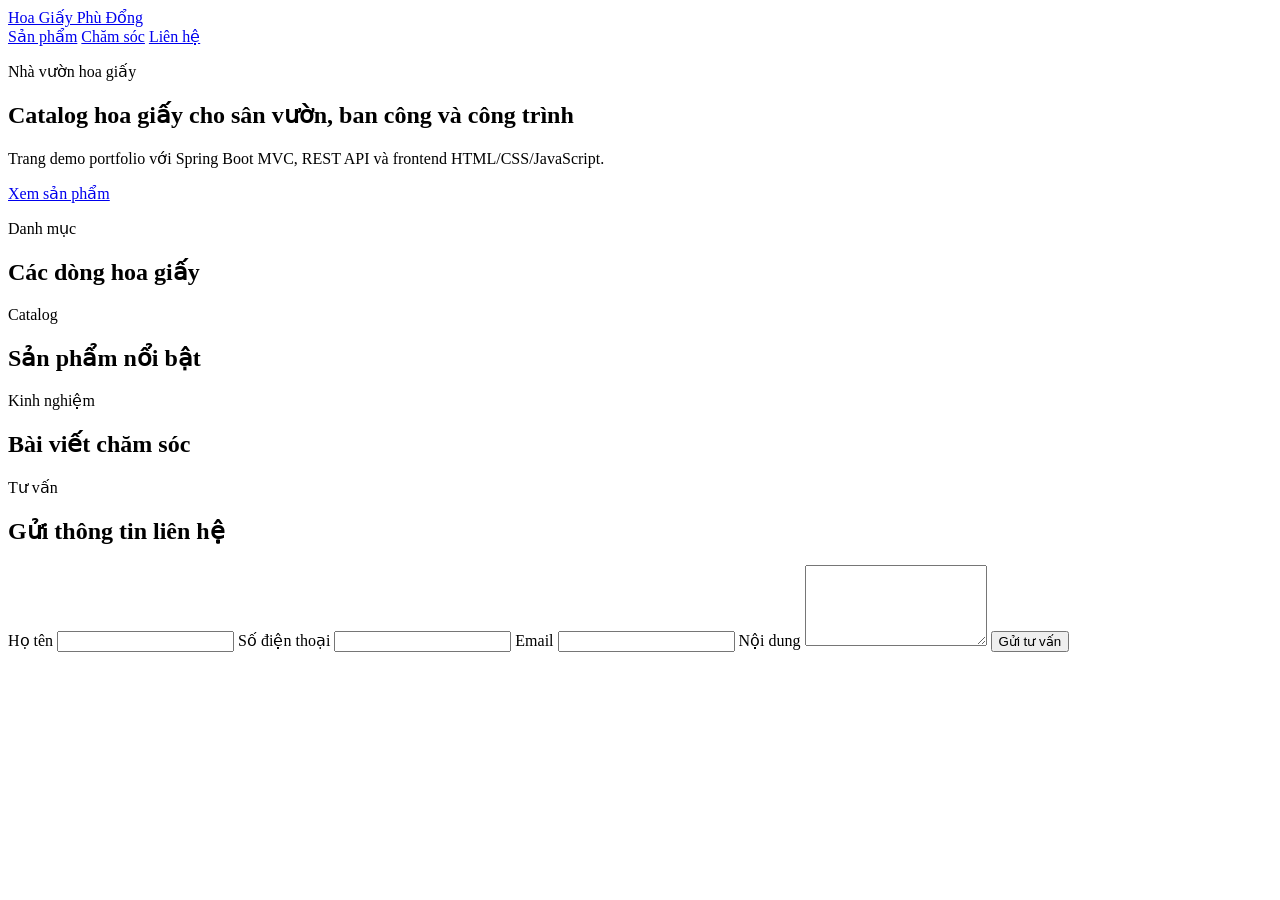
==== src/main/resources/static/index.html @ 8b96373e "skeleton" ====
<!doctype html>
<html lang="vi">
<head>
    <meta charset="utf-8">
    <meta name="viewport" content="width=device-width, initial-scale=1">
    <title>Hoa Giấy Phù Đổng</title>
    <link rel="stylesheet" href="/assets/css/main.css">
</head>
<body>
<header class="site-header">
    <a class="brand" href="/">Hoa Giấy Phù Đổng</a>
    <nav class="nav">
        <a href="#products">Sản phẩm</a>
        <a href="#articles">Chăm sóc</a>
        <a href="#contact">Liên hệ</a>
    </nav>
</header>

<main>
    <section class="hero">
        <div class="hero-content">
            <p class="eyebrow">Nhà vườn hoa giấy</p>
            <h1>Catalog hoa giấy cho sân vườn, ban công và công trình</h1>
            <p>Trang demo portfolio với Spring Boot MVC, REST API và frontend HTML/CSS/JavaScript.</p>
            <a class="button" href="#products">Xem sản phẩm</a>
        </div>
    </section>

    <section class="section" aria-labelledby="categories-title">
        <div class="section-heading">
            <p class="eyebrow">Danh mục</p>
            <h2 id="categories-title">Các dòng hoa giấy</h2>
        </div>
        <div id="categories" class="chip-list"></div>
    </section>

    <section id="products" class="section" aria-labelledby="products-title">
        <div class="section-heading">
            <p class="eyebrow">Catalog</p>
            <h2 id="products-title">Sản phẩm nổi bật</h2>
        </div>
        <div id="product-list" class="grid"></div>
    </section>

    <section id="articles" class="section" aria-labelledby="articles-title">
        <div class="section-heading">
            <p class="eyebrow">Kinh nghiệm</p>
            <h2 id="articles-title">Bài viết chăm sóc</h2>
        </div>
        <div id="article-list" class="grid two-columns"></div>
    </section>

    <section id="contact" class="section contact-section" aria-labelledby="contact-title">
        <div class="section-heading">
            <p class="eyebrow">Tư vấn</p>
            <h2 id="contact-title">Gửi thông tin liên hệ</h2>
        </div>
        <form id="contact-form" class="contact-form">
            <label>
                Họ tên
                <input name="fullName" type="text" maxlength="120" required>
            </label>
            <label>
                Số điện thoại
                <input name="phone" type="tel" maxlength="30">
            </label>
            <label>
                Email
                <input name="email" type="email" maxlength="160">
            </label>
            <label>
                Nội dung
                <textarea name="message" maxlength="2000" rows="5" required></textarea>
            </label>
            <button class="button" type="submit">Gửi tư vấn</button>
            <p id="form-message" class="form-message" role="status"></p>
        </form>
    </section>
</main>

<script src="/assets/js/main.js"></script>
</body>
</html>
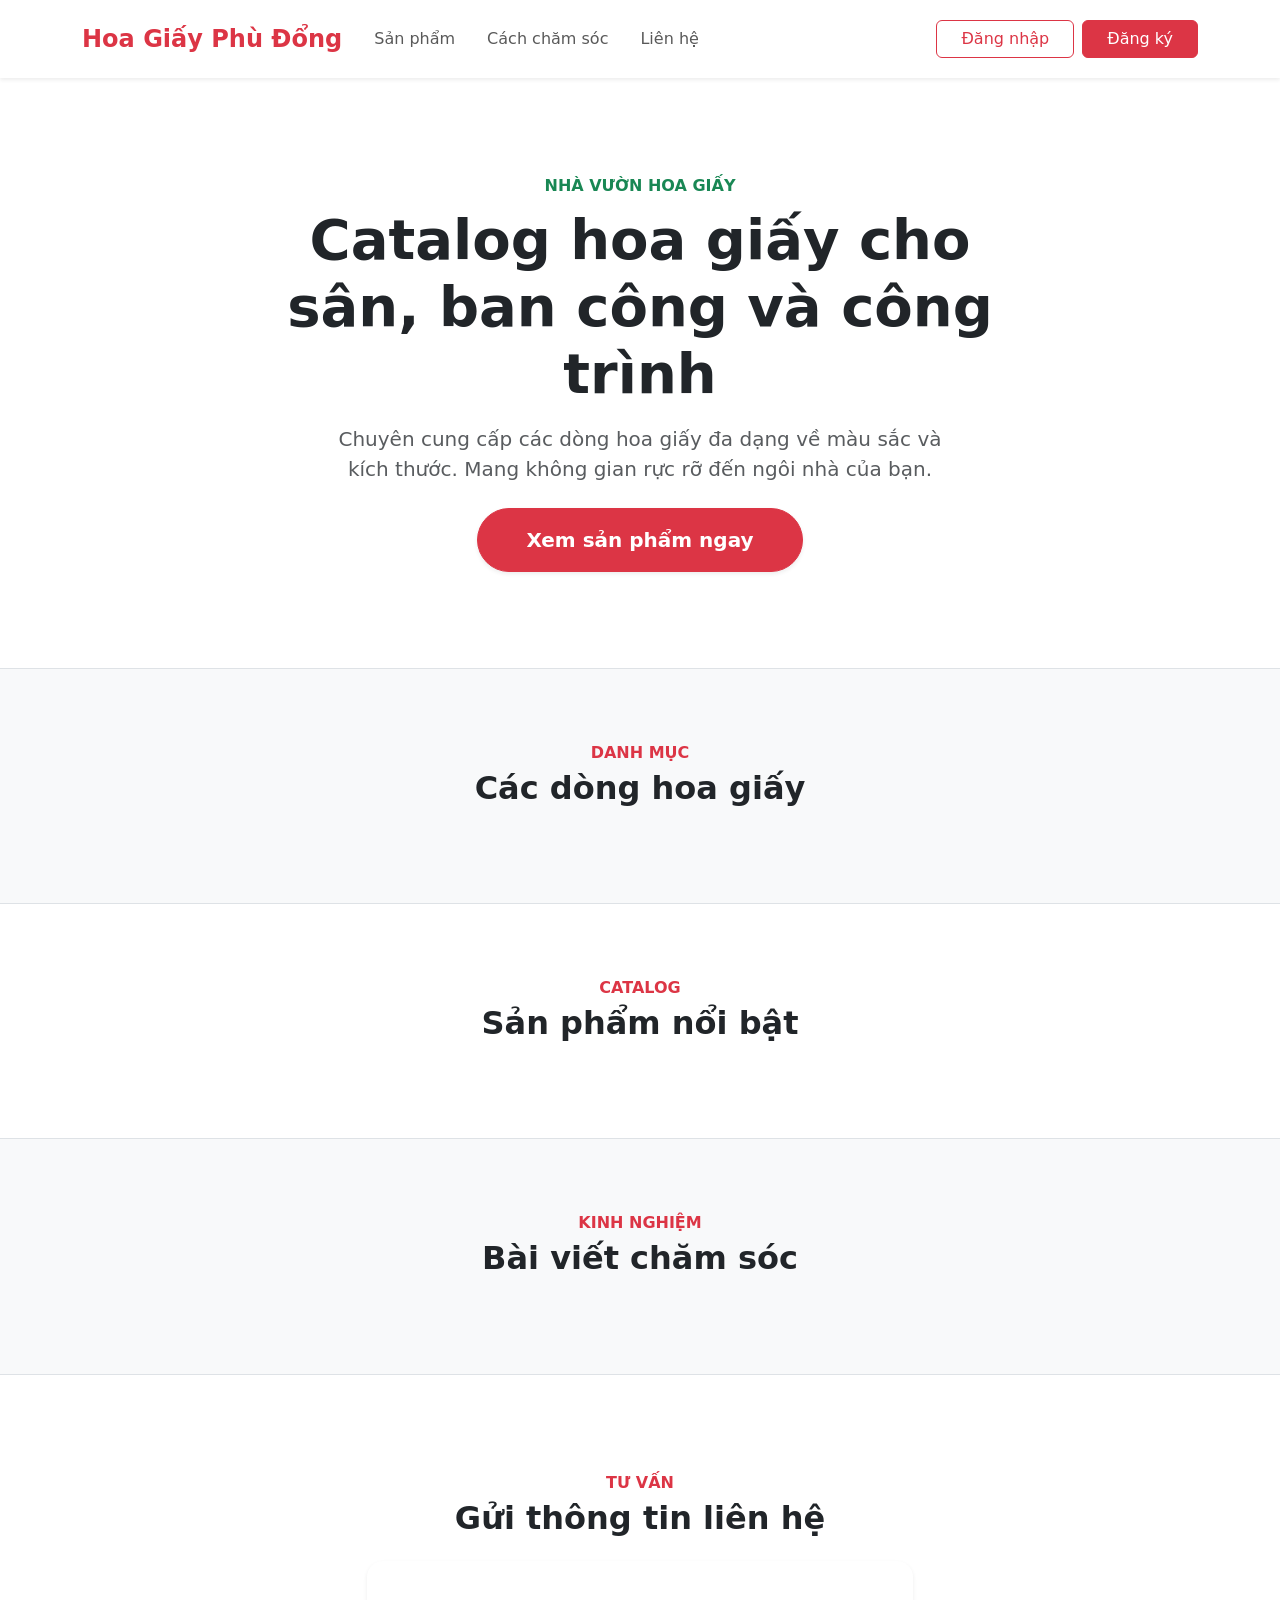
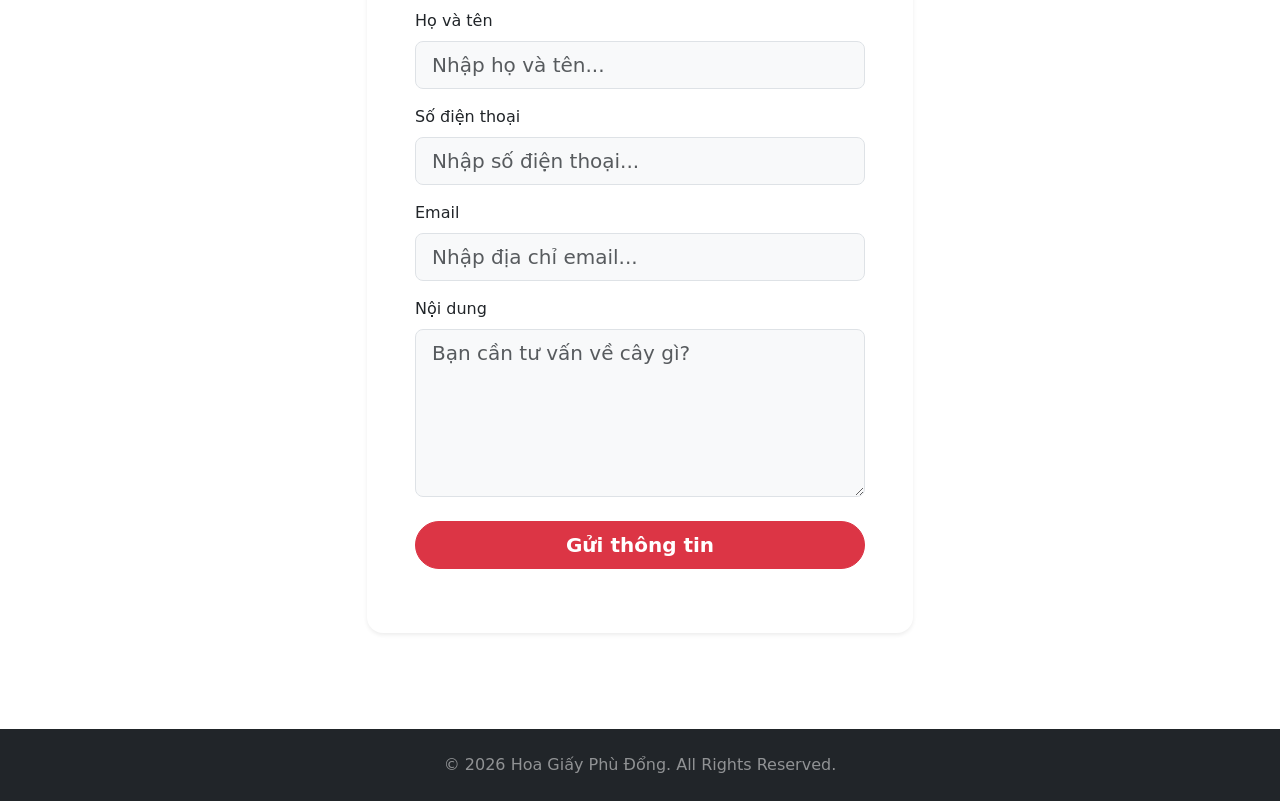
==== commit ff8b6442: "skeleton" ====
--- a/src/main/resources/static/index.html
+++ b/src/main/resources/static/index.html
@@ -4,80 +4,142 @@
     <meta charset="utf-8">
     <meta name="viewport" content="width=device-width, initial-scale=1">
     <title>Hoa Giấy Phù Đổng</title>
+    <!-- Tích hợp Bootstrap 5 CSS -->
+    <link href="https://cdn.jsdelivr.net/npm/bootstrap@5.3.2/dist/css/bootstrap.min.css" rel="stylesheet">
+    <!-- File CSS tùy chỉnh hiện tại -->
     <link rel="stylesheet" href="/assets/css/main.css">
 </head>
-<body>
-<header class="site-header">
-    <a class="brand" href="/">Hoa Giấy Phù Đổng</a>
-    <nav class="nav">
-        <a href="#products">Sản phẩm</a>
-        <a href="#articles">Chăm sóc</a>
-        <a href="#contact">Liên hệ</a>
-    </nav>
-</header>
+<body class="bg-light">
+
+<!-- Header & Navbar -->
+<nav class="navbar navbar-expand-lg navbar-light bg-white sticky-top shadow-sm py-3">
+    <div class="container">
+        <a class="navbar-brand text-danger fw-bold fs-4" href="/">Hoa Giấy Phù Đổng</a>
+        <button class="navbar-toggler" type="button" data-bs-toggle="collapse" data-bs-toggle="target="#mainNav" aria-controls="mainNav" aria-expanded="false" aria-label="Toggle navigation">
+        <span class="navbar-toggler-icon"></span>
+        </button>
+
+        <div class="collapse navbar-collapse" id="mainNav">
+            <ul class="navbar-nav me-auto mb-2 mb-lg-0 fw-medium">
+                <li class="nav-item">
+                    <a class="nav-link px-3" href="#products">Sản phẩm</a>
+                </li>
+                <li class="nav-item">
+                    <a class="nav-link px-3" href="#articles">Cách chăm sóc</a>
+                </li>
+                <li class="nav-item">
+                    <a class="nav-link px-3" href="#contact">Liên hệ</a>
+                </li>
+            </ul>
+            <div class="d-flex gap-2">
+                <button class="btn btn-outline-danger fw-medium px-4" type="button">Đăng nhập</button>
+                <button class="btn btn-danger fw-medium px-4" type="button">Đăng ký</button>
+            </div>
+        </div>
+    </div>
+</nav>
 
 <main>
-    <section class="hero">
-        <div class="hero-content">
-            <p class="eyebrow">Nhà vườn hoa giấy</p>
-            <h1>Catalog hoa giấy cho sân vườn, ban công và công trình</h1>
-            <p>Trang demo portfolio với Spring Boot MVC, REST API và frontend HTML/CSS/JavaScript.</p>
-            <a class="button" href="#products">Xem sản phẩm</a>
+    <!-- Hero Banner Section -->
+    <section class="hero py-5 text-center bg-white border-bottom">
+        <div class="container py-5">
+            <div class="row justify-content-center">
+                <div class="col-lg-8">
+                    <p class="text-success fw-bold text-uppercase mb-2 tracking-wide">Nhà vườn hoa giấy</p>
+                    <h1 class="display-4 fw-bolder mb-3 text-dark">Catalog hoa giấy cho sân, ban công và công trình</h1>
+                    <p class="lead text-muted mb-4 px-md-5">Chuyên cung cấp các dòng hoa giấy đa dạng về màu sắc và kích thước. Mang không gian rực rỡ đến ngôi nhà của bạn.</p>
+                    <a class="btn btn-danger btn-lg px-5 py-3 fw-bold rounded-pill shadow-sm" href="#products">Xem sản phẩm ngay</a>
+                </div>
+            </div>
         </div>
     </section>
 
-    <section class="section" aria-labelledby="categories-title">
-        <div class="section-heading">
-            <p class="eyebrow">Danh mục</p>
-            <h2 id="categories-title">Các dòng hoa giấy</h2>
+    <!-- Categories Section -->
+    <section class="py-5" aria-labelledby="categories-title">
+        <div class="container py-4">
+            <div class="text-center mb-4">
+                <p class="text-danger fw-bold mb-1 text-uppercase">Danh mục</p>
+                <h2 id="categories-title" class="fw-bold mb-4">Các dòng hoa giấy</h2>
+            </div>
+            <!-- js sẽ đổ các thẻ span class="chip" vào đây -->
+            <div id="categories" class="d-flex flex-wrap justify-content-center gap-2"></div>
         </div>
-        <div id="categories" class="chip-list"></div>
     </section>
 
-    <section id="products" class="section" aria-labelledby="products-title">
-        <div class="section-heading">
-            <p class="eyebrow">Catalog</p>
-            <h2 id="products-title">Sản phẩm nổi bật</h2>
+    <!-- Products Section -->
+    <section id="products" class="py-5 bg-white border-top border-bottom" aria-labelledby="products-title">
+        <div class="container py-4">
+            <div class="text-center mb-5">
+                <p class="text-danger fw-bold mb-1 text-uppercase">Catalog</p>
+                <h2 id="products-title" class="fw-bold">Sản phẩm nổi bật</h2>
+            </div>
+            <!-- Vùng chứa Card sản phẩm, dùng grid Bootstrap -->
+            <div id="product-list" class="row row-cols-1 row-cols-sm-2 row-cols-lg-4 g-4"></div>
         </div>
-        <div id="product-list" class="grid"></div>
     </section>
 
-    <section id="articles" class="section" aria-labelledby="articles-title">
-        <div class="section-heading">
-            <p class="eyebrow">Kinh nghiệm</p>
-            <h2 id="articles-title">Bài viết chăm sóc</h2>
+    <!-- Articles Section -->
+    <section id="articles" class="py-5" aria-labelledby="articles-title">
+        <div class="container py-4">
+            <div class="text-center mb-5">
+                <p class="text-danger fw-bold mb-1 text-uppercase">Kinh nghiệm</p>
+                <h2 id="articles-title" class="fw-bold">Bài viết chăm sóc</h2>
+            </div>
+            <!-- Vùng chứa Bài viết -->
+            <div id="article-list" class="row row-cols-1 row-cols-md-2 g-4 justify-content-center"></div>
         </div>
-        <div id="article-list" class="grid two-columns"></div>
     </section>
 
-    <section id="contact" class="section contact-section" aria-labelledby="contact-title">
-        <div class="section-heading">
-            <p class="eyebrow">Tư vấn</p>
-            <h2 id="contact-title">Gửi thông tin liên hệ</h2>
+    <!-- Contact Section -->
+    <section id="contact" class="py-5 bg-white border-top" aria-labelledby="contact-title">
+        <div class="container py-5">
+            <div class="row justify-content-center">
+                <div class="col-lg-6 col-md-8">
+                    <div class="text-center mb-4">
+                        <p class="text-danger fw-bold mb-1 text-uppercase">Tư vấn</p>
+                        <h2 id="contact-title" class="fw-bold">Gửi thông tin liên hệ</h2>
+                    </div>
+
+                    <div class="card shadow-sm border-0 rounded-4">
+                        <div class="card-body p-4 p-md-5">
+                            <form id="contact-form">
+                                <div class="mb-3">
+                                    <label class="form-label fw-medium text-dark">Họ và tên</label>
+                                    <input class="form-control form-control-lg bg-light" name="fullName" type="text" maxlength="120" required placeholder="Nhập họ và tên...">
+                                </div>
+                                <div class="mb-3">
+                                    <label class="form-label fw-medium text-dark">Số điện thoại</label>
+                                    <input class="form-control form-control-lg bg-light" name="phone" type="tel" maxlength="30" placeholder="Nhập số điện thoại...">
+                                </div>
+                                <div class="mb-3">
+                                    <label class="form-label fw-medium text-dark">Email</label>
+                                    <input class="form-control form-control-lg bg-light" name="email" type="email" maxlength="160" placeholder="Nhập địa chỉ email...">
+                                </div>
+                                <div class="mb-4">
+                                    <label class="form-label fw-medium text-dark">Nội dung</label>
+                                    <textarea class="form-control form-control-lg bg-light" name="message" maxlength="2000" rows="5" required placeholder="Bạn cần tư vấn về cây gì?"></textarea>
+                                </div>
+                                <button class="btn btn-danger btn-lg w-100 fw-bold rounded-pill" type="submit">Gửi thông tin</button>
+                                <p id="form-message" class="text-success fw-medium text-center mt-3 mb-0" role="status"></p>
+                            </form>
+                        </div>
+                    </div>
+                </div>
+            </div>
         </div>
-        <form id="contact-form" class="contact-form">
-            <label>
-                Họ tên
-                <input name="fullName" type="text" maxlength="120" required>
-            </label>
-            <label>
-                Số điện thoại
-                <input name="phone" type="tel" maxlength="30">
-            </label>
-            <label>
-                Email
-                <input name="email" type="email" maxlength="160">
-            </label>
-            <label>
-                Nội dung
-                <textarea name="message" maxlength="2000" rows="5" required></textarea>
-            </label>
-            <button class="button" type="submit">Gửi tư vấn</button>
-            <p id="form-message" class="form-message" role="status"></p>
-        </form>
     </section>
 </main>
 
+<!-- Footer -->
+<footer class="bg-dark text-white py-4 text-center">
+    <div class="container">
+        <p class="mb-0 text-white-50">&copy; 2026 Hoa Giấy Phù Đổng. All Rights Reserved.</p>
+    </div>
+</footer>
+
+<!-- Bootstrap 5 JS -->
+<script src="https://cdn.jsdelivr.net/npm/bootstrap@5.3.2/dist/js/bootstrap.bundle.min.js"></script>
+<!-- Logic Frontend hiện tại -->
 <script src="/assets/js/main.js"></script>
 </body>
-</html>
+</html>
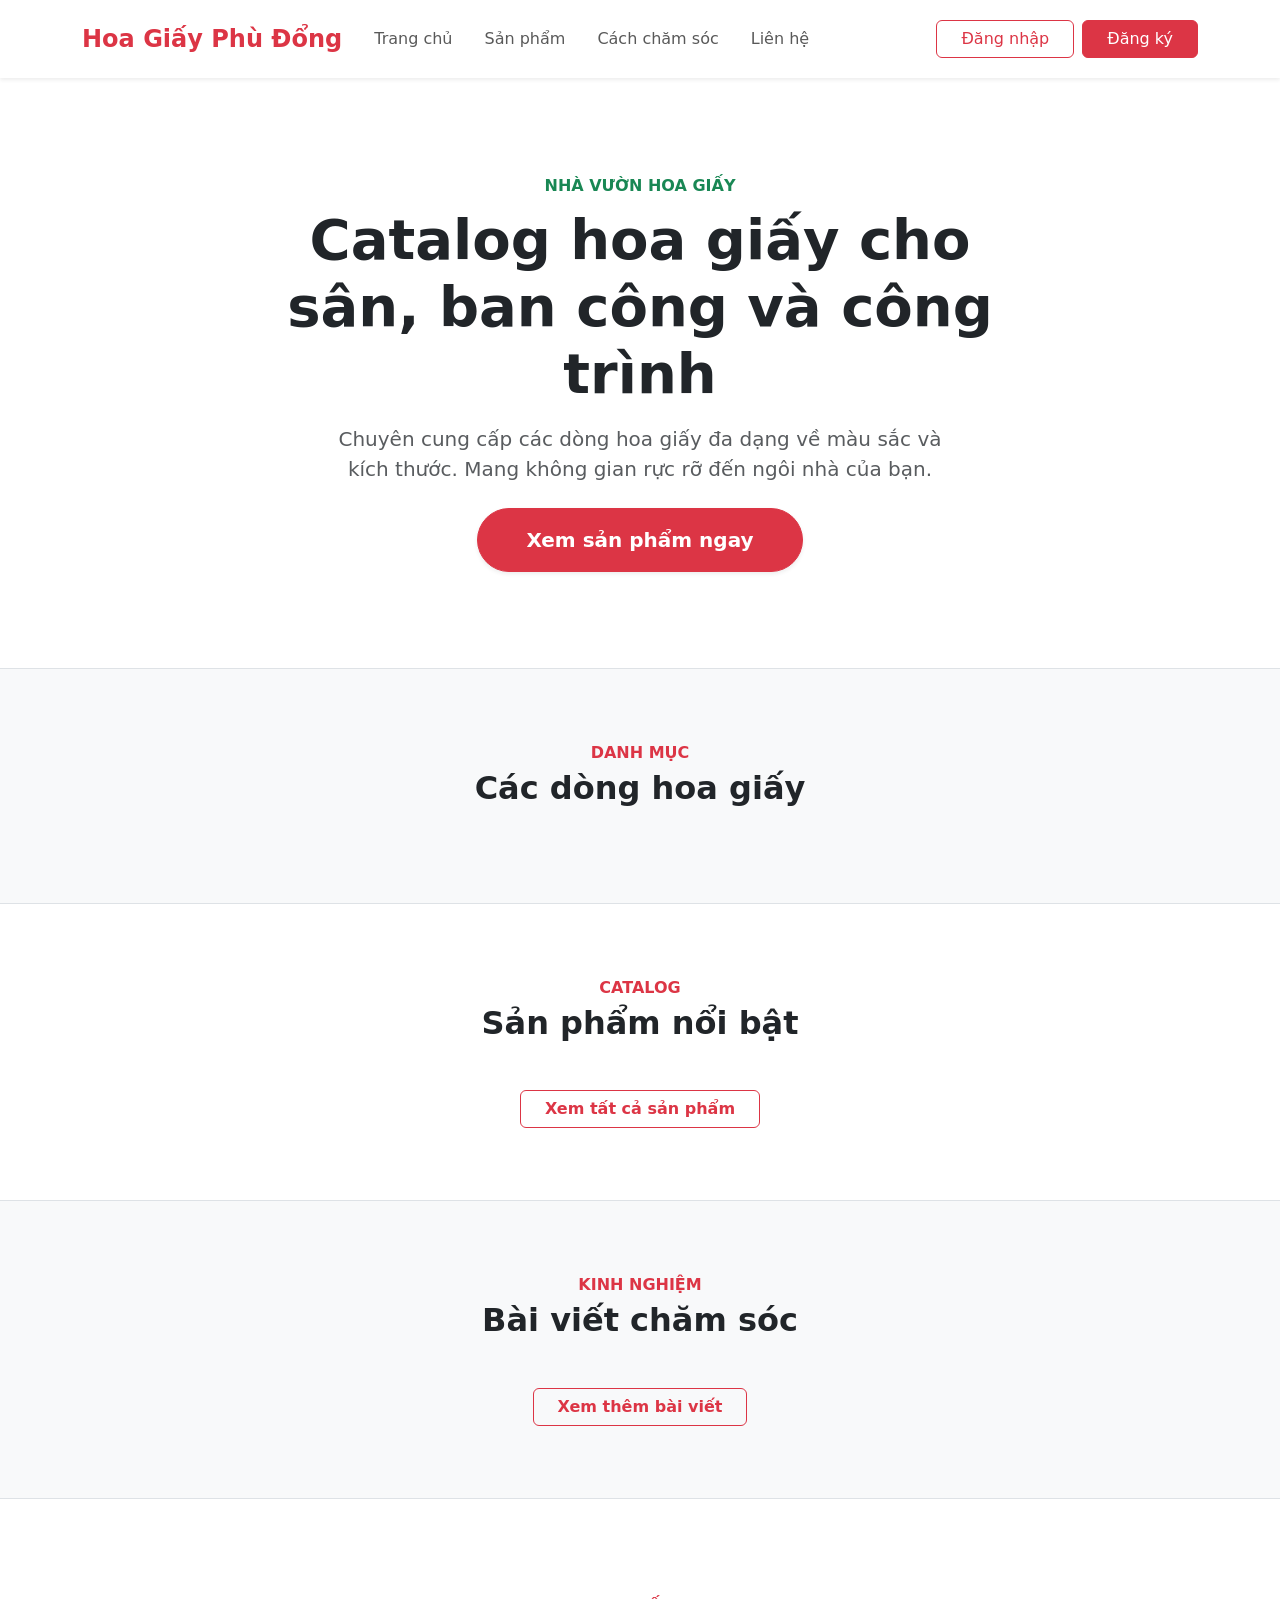
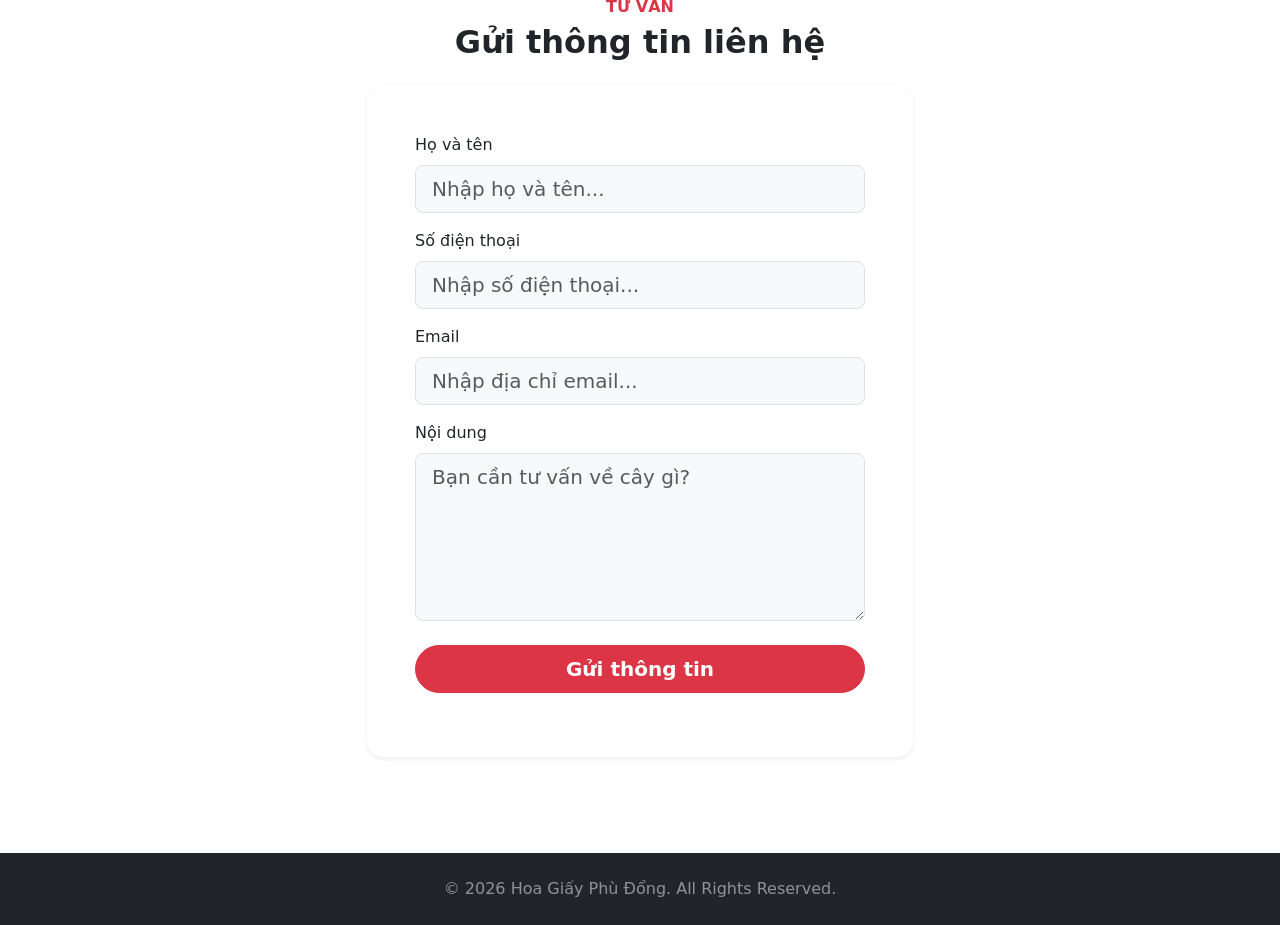
==== commit 36f34726: "Prepare deployment and harden authentication" ====
--- a/src/main/resources/static/index.html
+++ b/src/main/resources/static/index.html
@@ -4,43 +4,47 @@
     <meta charset="utf-8">
     <meta name="viewport" content="width=device-width, initial-scale=1">
     <title>Hoa Giấy Phù Đổng</title>
-    <!-- Tích hợp Bootstrap 5 CSS -->
     <link href="https://cdn.jsdelivr.net/npm/bootstrap@5.3.2/dist/css/bootstrap.min.css" rel="stylesheet">
-    <!-- File CSS tùy chỉnh hiện tại -->
     <link rel="stylesheet" href="/assets/css/main.css">
 </head>
 <body class="bg-light">
 
-<!-- Header & Navbar -->
 <nav class="navbar navbar-expand-lg navbar-light bg-white sticky-top shadow-sm py-3">
     <div class="container">
         <a class="navbar-brand text-danger fw-bold fs-4" href="/">Hoa Giấy Phù Đổng</a>
-        <button class="navbar-toggler" type="button" data-bs-toggle="collapse" data-bs-toggle="target="#mainNav" aria-controls="mainNav" aria-expanded="false" aria-label="Toggle navigation">
+        <button class="navbar-toggler" type="button" data-bs-toggle="collapse" data-bs-target="#mainNav" aria-controls="mainNav" aria-expanded="false" aria-label="Toggle navigation">
         <span class="navbar-toggler-icon"></span>
         </button>
 
         <div class="collapse navbar-collapse" id="mainNav">
             <ul class="navbar-nav me-auto mb-2 mb-lg-0 fw-medium">
                 <li class="nav-item">
-                    <a class="nav-link px-3" href="#products">Sản phẩm</a>
+                    <a class="nav-link px-3" href="/">Trang chủ</a>
                 </li>
                 <li class="nav-item">
-                    <a class="nav-link px-3" href="#articles">Cách chăm sóc</a>
+                    <a class="nav-link px-3" href="/products">Sản phẩm</a>
+                </li>
+                <li class="nav-item">
+                    <a class="nav-link px-3" href="/articles">Cách chăm sóc</a>
                 </li>
                 <li class="nav-item">
                     <a class="nav-link px-3" href="#contact">Liên hệ</a>
                 </li>
             </ul>
-            <div class="d-flex gap-2">
-                <button class="btn btn-outline-danger fw-medium px-4" type="button">Đăng nhập</button>
-                <button class="btn btn-danger fw-medium px-4" type="button">Đăng ký</button>
+            <div class="d-flex gap-2" id="GuestActions">
+                <a class="btn btn-outline-danger fw-medium px-4" href="/login">Đăng nhập</a>
+                <a class="btn btn-danger fw-medium px-4" href="/register">Đăng ký</a>
+            </div>
+            <div class="d-flex flex-wrap align-items-center gap-2 d-none" id="UserActions">
+                <span class="fw-semibold text-dark" id="SessionUsername"></span>
+                <a class="btn btn-outline-danger fw-medium px-4 d-none" id="AdminLink" href="/admin/account">Quản trị</a>
+                <button class="btn btn-danger fw-medium px-4" type="button" onclick="LogoutJwt()">Đăng xuất</button>
             </div>
         </div>
     </div>
 </nav>
 
 <main>
-    <!-- Hero Banner Section -->
     <section class="hero py-5 text-center bg-white border-bottom">
         <div class="container py-5">
             <div class="row justify-content-center">
@@ -48,49 +52,48 @@
                     <p class="text-success fw-bold text-uppercase mb-2 tracking-wide">Nhà vườn hoa giấy</p>
                     <h1 class="display-4 fw-bolder mb-3 text-dark">Catalog hoa giấy cho sân, ban công và công trình</h1>
                     <p class="lead text-muted mb-4 px-md-5">Chuyên cung cấp các dòng hoa giấy đa dạng về màu sắc và kích thước. Mang không gian rực rỡ đến ngôi nhà của bạn.</p>
-                    <a class="btn btn-danger btn-lg px-5 py-3 fw-bold rounded-pill shadow-sm" href="#products">Xem sản phẩm ngay</a>
+                    <a class="btn btn-danger btn-lg px-5 py-3 fw-bold rounded-pill shadow-sm" href="/products">Xem sản phẩm ngay</a>
                 </div>
             </div>
         </div>
     </section>
 
-    <!-- Categories Section -->
     <section class="py-5" aria-labelledby="categories-title">
         <div class="container py-4">
             <div class="text-center mb-4">
                 <p class="text-danger fw-bold mb-1 text-uppercase">Danh mục</p>
                 <h2 id="categories-title" class="fw-bold mb-4">Các dòng hoa giấy</h2>
             </div>
-            <!-- js sẽ đổ các thẻ span class="chip" vào đây -->
             <div id="categories" class="d-flex flex-wrap justify-content-center gap-2"></div>
         </div>
     </section>
 
-    <!-- Products Section -->
     <section id="products" class="py-5 bg-white border-top border-bottom" aria-labelledby="products-title">
         <div class="container py-4">
             <div class="text-center mb-5">
                 <p class="text-danger fw-bold mb-1 text-uppercase">Catalog</p>
                 <h2 id="products-title" class="fw-bold">Sản phẩm nổi bật</h2>
             </div>
-            <!-- Vùng chứa Card sản phẩm, dùng grid Bootstrap -->
             <div id="product-list" class="row row-cols-1 row-cols-sm-2 row-cols-lg-4 g-4"></div>
+            <div class="text-center mt-4">
+                <a class="btn btn-outline-danger fw-semibold px-4" href="/products">Xem tất cả sản phẩm</a>
+            </div>
         </div>
     </section>
 
-    <!-- Articles Section -->
     <section id="articles" class="py-5" aria-labelledby="articles-title">
         <div class="container py-4">
             <div class="text-center mb-5">
                 <p class="text-danger fw-bold mb-1 text-uppercase">Kinh nghiệm</p>
                 <h2 id="articles-title" class="fw-bold">Bài viết chăm sóc</h2>
             </div>
-            <!-- Vùng chứa Bài viết -->
             <div id="article-list" class="row row-cols-1 row-cols-md-2 g-4 justify-content-center"></div>
+            <div class="text-center mt-4">
+                <a class="btn btn-outline-danger fw-semibold px-4" href="/articles">Xem thêm bài viết</a>
+            </div>
         </div>
     </section>
 
-    <!-- Contact Section -->
     <section id="contact" class="py-5 bg-white border-top" aria-labelledby="contact-title">
         <div class="container py-5">
             <div class="row justify-content-center">
@@ -130,16 +133,14 @@
     </section>
 </main>
 
-<!-- Footer -->
 <footer class="bg-dark text-white py-4 text-center">
     <div class="container">
         <p class="mb-0 text-white-50">&copy; 2026 Hoa Giấy Phù Đổng. All Rights Reserved.</p>
     </div>
 </footer>
 
-<!-- Bootstrap 5 JS -->
 <script src="https://cdn.jsdelivr.net/npm/bootstrap@5.3.2/dist/js/bootstrap.bundle.min.js"></script>
-<!-- Logic Frontend hiện tại -->
+<script src="/Asset/Security/AuthToken.js"></script>
 <script src="/assets/js/main.js"></script>
 </body>
-</html>+</html>
